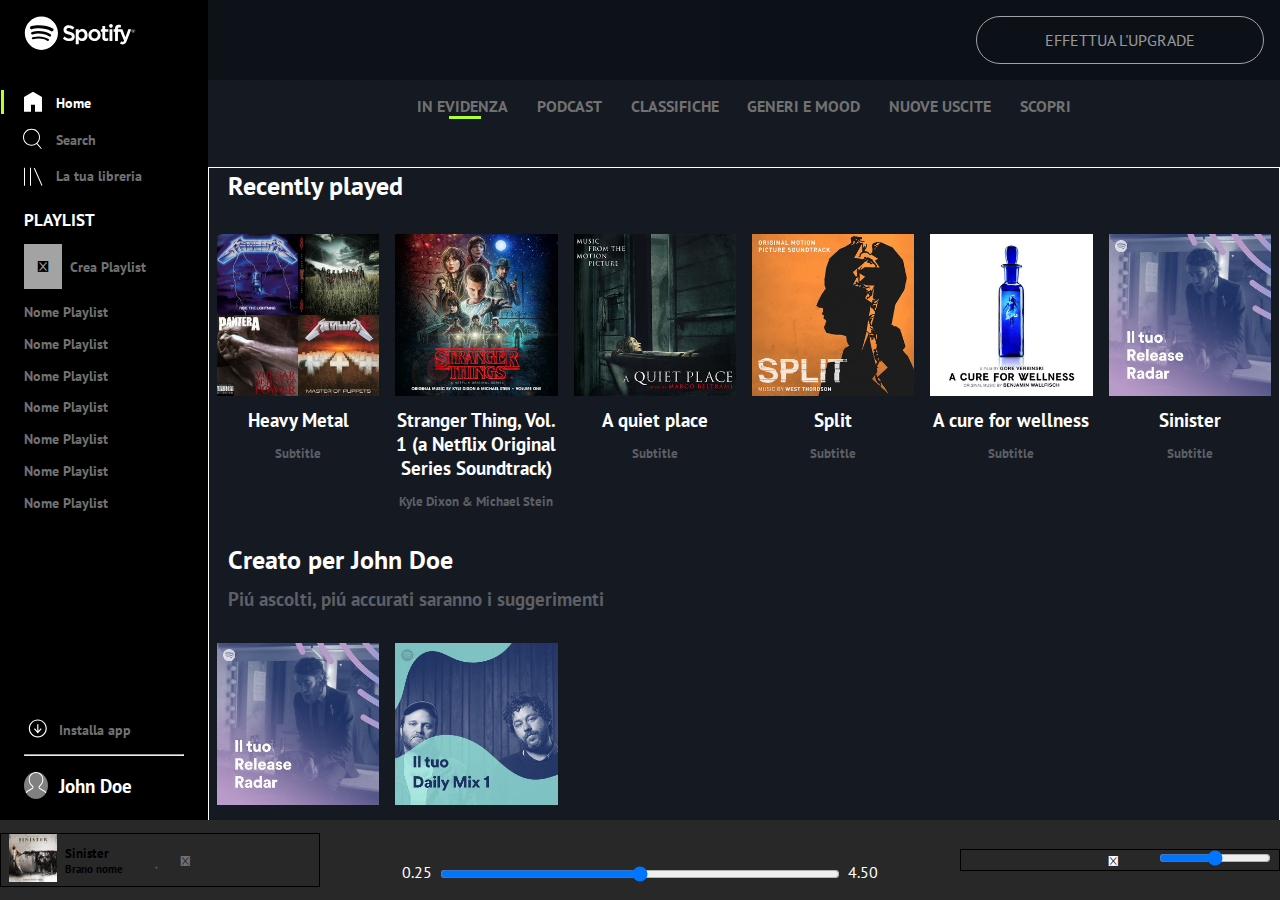
==== index.html @ 8bd55aa2 "hover su img aggiunto" ====
<!DOCTYPE html>
<html lang="en">
<head>
    <meta charset="UTF-8">
    <meta name="viewport" content="width=device-width, initial-scale=1.0">
    <link rel="preconnect" href="https://fonts.googleapis.com">
    <link rel="preconnect" href="https://fonts.gstatic.com" crossorigin>
    <link href="https://fonts.googleapis.com/css2?family=PT+Sans:ital,wght@0,400;0,700;1,400;1,700&display=swap" rel="stylesheet">
    <link rel="stylesheet" href="https://cdnjs.cloudflare.com/ajax/libs/font-awesome/6.4.2/css/all.min.css" integrity="sha512-z3gLpd7yknf1YoNbCzqRKc4qyor8gaKU1qmn+CShxbuBusANI9QpRohGBreCFkKxLhei6S9CQXFEbbKuqLg0DA==" crossorigin="anonymous" referrerpolicy="no-referrer" />
    <link rel="stylesheet" href="css/style.css">
    <link rel="stylesheet" href="css/mediaquerytablet-md.css">
    <link rel="stylesheet" href="css/mediaquerysmartphone-s.css">
    <link rel="stylesheet" href="css/mediaquerysmalls-xs.css">
    <link rel="stylesheet" href="https://cdnjs.cloudflare.com/ajax/libs/font-awesome/4.7.0/css/font-awesome.min.css">
    <title>Spotify Player</title>
</head>
<body>

    <!-- desktop first -->
    <div id="upper-part">         
        <div id="side-bar">
            <div class="sidebar-container">
                <div class="logo">
                 <a class="show" href="#"><img src="spotify/img/logo.svg" alt=""></a>
                 <a class="hidden" href="#"><img src="spotify/img/logo-small.svg" alt=""></a>
                </div>
                <div class="sidebar-col">
                    <ul class="neg-margin">
                        <li class="sidebar-border pd-lf-17">
                            <a href="">
                                <img src="spotify/img/home.svg" alt="Home">
                                <span class="active">Home</span>
                            </a>
                        </li>

                        <li class="pd-lf-20">
                            <a href="">
                                <img src="spotify/img/search.svg" alt="Search">
                                <span>Search</span>
                            </a>
                        </li>

                        <li class="pd-lf-20">
                            <a href="">
                                <img src="spotify/img/libreria.svg" alt="Libreria">
                                <span>La tua libreria</span>
                            </a>
                        </li>
                    </ul>
                </div>

                <div class="sidebar-col none">
                    <h3>PLAYLIST</h3>
                    <div class="scroll">
                        <ul>
                        <li>
                            <a href=""><i class="fa-solid fa-plus"></i>Crea Playlist</a>
                        </li>

                        <li>
                            <a href="">Nome Playlist</a>
                        </li>

                        <li>
                            <a href="">Nome Playlist</a>
                        </li>

                        <li>
                            <a href="">Nome Playlist</a>
                        </li>

                        <li>
                            <a href="">Nome Playlist</a>
                        </li>

                        <li>
                            <a href="">Nome Playlist</a>
                        </li>

                        <li>
                            <a href="">Nome Playlist</a>
                        </li>

                        <li>
                            <a href="">Nome Playlist</a>
                        </li>
                    </ul>
                    </div>
                </div>
            
                <div class="sidebar-col last">
                    <ul>
                        <li>
                            <a href="">
                                <img class="download" src="spotify/img/download.svg" alt="Home">
                                <span class="none">Installa app</span>
                            </a>
                        </li>
                        <hr>
                        <li>
                            <a href="">
                                <img class="rounded-border" src="spotify/img/profile.svg" alt="Search">
                                <span class="active none">John Doe</span>
                            </a>
                        </li>
                    </ul>    
                </div>
            </div> 
        </div>


        <!-- main content -->
        <div id="main-content">
           <div class="fixed-div">
                <a href="#">EFFETTUA L'UPGRADE</a>
           </div>

            <ul class="choices">
                <li>
                    <a href="#">IN EVIDENZA</a>
                    <div class="border-bt">
                    </div>
                </li>

                <li>
                    <a href="#">PODCAST</a>
                </li>

                <li>
                    <a href="#">CLASSIFICHE</a>
                </li>

                <li>
                    <a href="#">GENERI E MOOD</a>
                </li>

                <li>
                    <a href="#">NUOVE USCITE</a>
                </li>

                <li>
                    <a href="#">SCOPRI</a>
                </li>
            </ul>
            
            <div class="container">
                <div class="title-section">
                    <h3>Recently played</h3>
                </div>
                <div class="main-row">
                    <div class="col-6">
                        <div class="img-box-overlay">
                            <img src="spotify/img/metal_lifting.jpg" alt="Anteprima" class="image">
                            <div class="overlay">
                                <a href="#" class="icon">
                                    <i class="fa-regular fa-circle-play"></i>
                                </a>
                            </div>
                        </div>
                        <h3>Heavy Metal</h3>
                        <h5>Subtitle</h5>
                    </div>

                    <div class="col-6">
                        <div class="img-box-overlay">
                            <img src="spotify/img/stranger.jpeg" alt="anteprima">
                            <div class="overlay">
                                <a href="#" class="icon">
                                    <i class="fa-regular fa-circle-play"></i>
                                </a>
                            </div>
                        </div>
                        <h3>Stranger Thing, Vol. 1 (a Netflix Original Series Soundtrack)</h3>
                        <h5>Kyle Dixon & Michael Stein</h5>
                    </div>

                    <div class="col-6">
                        <div class="img-box-overlay">
                            <img src="spotify/img/aquietplace.jpeg" alt="anteprima">
                            <div class="overlay">
                                <a href="#" class="icon">
                                    <i class="fa-regular fa-circle-play"></i>
                                </a>
                            </div>
                        </div>
                        <h3>A quiet place</h3>
                        <h5>Subtitle</h5>
                    </div>

                    <div class="col-6">
                        <div class="img-box-overlay">
                            <img src="spotify/img/split.jpeg" alt="anteprima">
                            <div class="overlay">
                                <a href="#" class="icon">
                                    <i class="fa-regular fa-circle-play"></i>
                                </a>
                            </div>
                        </div>
                        <h3>Split</h3>
                        <h5>Subtitle</h5>
                    </div>

                    <div class="col-6">
                        <div class="img-box-overlay">
                            <img src="spotify/img/cure.jpeg" alt="anteprima">
                            <div class="overlay">
                                <a href="#" class="icon">
                                    <i class="fa-regular fa-circle-play"></i>
                                </a>
                            </div>
                        </div>
                        <h3>A cure for wellness</h3>
                        <h5>Subtitle</h5>
                    </div>

                    <div class="col-6">
                        <div class="img-box-overlay">
                            <img src="spotify/img/radar.jpeg" alt="anteprima">
                            <div class="overlay">
                                <a href="#" class="icon">
                                    <i class="fa-regular fa-circle-play"></i>
                                </a>
                            </div>
                        </div>
                        <h3>Sinister</h3>
                        <h5>Subtitle</h5>
                    </div>
                </div>

                <!-- second row -->
                <div class="title-section">
                    <h3>Creato per John Doe</h3>
                    <h5>Pi&uacute; ascolti, pi&uacute; accurati saranno i suggerimenti</h5>
                </div>
               
                <div class="main-row">
                    <div class="col-6">
                        <div class="img-box-overlay">
                            <img src="spotify/img/radar.jpeg" alt="anteprima">
                            <div class="overlay">
                                <a href="#" class="icon">
                                    <i class="fa-regular fa-circle-play"></i>
                                </a>
                            </div>
                        </div>
                        <h3>Release Radar</h3>
                    </div>

                    <div class="col-6">
                        <div class="img-box-overlay">
                            <img src="spotify/img/mixdaily.jpeg" alt="anteprima">
                            <div class="overlay">
                                <a href="#" class="icon">
                                    <i class="fa-regular fa-circle-play"></i>
                                </a>
                            </div>
                        </div>
                        <h3>Daily Mix 1</h3>
                    </div>
                </div>

                <!-- third row -->
                <div class="title-section">
                    <h3>Artisti pi&uacute; popolari</h3>
                    <h5>Pi&uacute; ascolti, pi&uacute; accurati saranno i suggerimenti</h5>
                </div>
               
                <div class="main-row">
                    <div class="col-6">
                        <div class="rounded-img">
                            <div class="img-box-overlay ">
                                <img src="spotify/img/youg.jpeg" alt="anteprima">
                                <div class="overlay rounded-border">
                                    <a href="#" class="icon">
                                        <i class="fa-regular fa-circle-play"></i>
                                    </a>
                                </div>
                            </div>
                        </div>
                        <h3>Lana del Rey</h3>
                    </div>

                    <div class="col-6">
                        <div class="rounded-img">
                            <div class="img-box-overlay">
                                <img src="spotify/img/einaudi.jpeg" alt="anteprima">
                                <div class="overlay rounded-border">
                                    <a href="#" class="icon">
                                        <i class="fa-regular fa-circle-play"></i>
                                    </a>
                                </div>
                            </div>
                        </div>
                        <h3>Ludovico Einaudi</h3>
                    </div>
                </div>
            </div>

        </div>   
    </div>

    <!-- lower part section -->
    <div id="lower-part">
        <div class="lower-col flex justify-cont-fs">
            <div class="img-cont-col">
                <img src="spotify/img/sinister.jpeg" alt="">
            </div>
            <div class="lower-text-cont-col">
                <h5>Sinister</h5>
                <h6>Brano nome</h6>
            </div>
            <div class="icons-cont-col-sx">
                <a href=""><i class="fa-regular fa-heart"></i></a>
                <a href=""><i class="fa-regular fa-folder"></i></a>
            </div>
        </div>
        <div class="lower-col-cx">
            <div class="icons-cont-col-cx flex justify-cont-cx">
                <a href=""><i class="fa-solid fa-shuffle"></i></a>
                <a href=""><i class="fa-solid fa-backward-step"></i></a>
                <a href=""><i class="fa-regular fa-circle-play"></i></a>
                <a href=""><i class="fa-solid fa-forward-step"></i></a>
                <a href=""><i class="fa-solid fa-arrow-rotate-right"></i></a>
            </div>
            <div class="time-control flex justify-cont-cx">
                <span>0.25</span>
                <input type="range">
                <span>4.50</span>
            </div>
        </div>
        <div class="lower-col flex justify-cont-fe">
            <div class="icons-cont-col-dx flex">
                <a href=""><i class="fa-solid fa-list"></i></a>
                <a href=""><i class="fa-solid fa-display"></i></a>
                <a href=""><i class="fa-solid fa-volume-high"></i></a>
                <div class="sound-control" id="progressbar">
                    <input type="range">
                </div>
            </div>
        </div>
    </div>

    
</body>
</html>
---- css/style.css ----
/* regole generali */
*{
    margin: 0;
    padding: 0;
    box-sizing: border-box;
}

:root{
    font-size: 1rem;
}

body{
    font-family: 'PT Sans', sans-serif;
    background-color: #333;
} 

ul{
    list-style: none;
}

a{
    text-decoration: none;
    color: #717171;
}

a:hover{
    color: white;
}

/* macroarea */
#upper-part{
    height: calc(100vh - 5rem);
    display: flex;
}

#side-bar{
    width: 13rem;
    height: 100%;
    background-color: #000000;
    
}


#main-content{
    height: 100%;
    width: calc(100% - 13rem);
    background-color: #141922;
    overflow: auto;
} 

#lower-part{
    height: 5rem;
    background-color: #282828;
    display: flex;
    justify-content: space-between;
    align-items: center;
    position: fixed;
    width: 100%;
}

/* side-bar */

.hidden{
    display: none;
}

.sidebar-container{
    height: 100%;
    padding: 1rem 0 0 1.5rem;
    font-size: 0.9rem;
    display: flex;
    flex-direction: column;
    overflow: auto;
}

.sidebar-col{
    margin-bottom: 0.5rem;
    
}

.neg-margin{
    margin-left: -23px;
}

.pd-lf-17{
    padding-left: 17px;
}

.pd-lf-20{
    padding-left: 20px;
}

.sidebar-border{
    border-left: 3px solid #b8ff32;
}

.sidebar-col a{
    display: flex;
    align-items: center;
    text-decoration: none;
}

.sidebar-col h3{
    color: #ffffff;
}

.sidebar-col span{
    margin-left: 0.7rem;
}

.sidebar-col li{
    margin: 0.8rem 0;
}
    
.logo{
    width: 7rem;  
    margin-bottom: 1.5rem;
}

.sidebar-col img{
    width: 1.5rem;
}

.fa-plus{
    background-color: #a3a3a3;
    padding: 0.8rem;
    font-size: 1rem;
    margin-right: 0.5rem;
    color: black;
}

hr{
    width: calc(100% - 1.5rem);
}

.scroll{
    overflow: auto;
    min-height: 2rem;
}


.last li:last-child{
    margin-top: 1rem;
    font-size: 1.2rem;
}

.last {
    flex-direction: column;
    justify-content: flex-end;
    display: flex;
    flex-direction: column;
    height: 100%;
}


.last img{
    font-size: 10rem;
}

.sidebar-col .active{
    color: #ffffff;
}

.rounded-border{
    background-color: #808080;
    border-radius: 50%;
}

/* main content */
.fixed-div{
    display: flex;
    align-items: center;
    justify-content: flex-end;
    position: fixed;
    z-index: 500;
    height: 5rem;
    width: calc(100% - 13rem); 
    background-color: #080b12;
    opacity: 0.6; 
} 

.fixed-div a{
    color: #eee;
    border: 1px solid white;
    padding: 0.8rem;
    border-radius: 2rem;
    text-decoration: none;
    margin-right: 1rem;
    width: 18rem;
    text-align: center;
}

.fixed-div a:hover{
    color: #fff;
}

.choices{
    display: flex;
    flex-wrap: wrap;
    margin-top: 6rem;
    justify-content: center;
}


.choices li{
    margin: 0 0.9rem 2rem;
}

.border-bt{
    margin-left: 2rem;
    width: 2rem;
    border-bottom: 3px solid #adff2f;
}

li{
    font-weight: bold;
}

.container{
    margin-top: 1rem;
    border: 1px solid white;
}


.title-section{
    margin-left: 1.2rem;
    margin-bottom: 2rem;
    font-size: 1.4rem;
}

.container h3,
.container h2{
    margin-bottom: 0.7rem;
    color: white;
}

.container h5{
    color: #5c5f64;
}

.main-row{
    width: 100%;
    display: flex;
    margin-bottom: 2rem; 
    flex-wrap: wrap;
}

.col-6{
    width:calc(100% / 6);
    padding: 0 0.5rem;
    text-align: center;
}

.col-6 img{
    max-width: 100%;
}

.col-6 h3{
    margin-top: 0.5rem;
}

.rounded-img img{
    border-radius: 50%;
}

.col-6 h6{
    margin-top: 50px;
    color: #65686d;
}

/* lower-part */

.flex{
    display: flex;
    align-items: center;
}

.justify-cont-fs{
    justify-content: flex-start;
}

.justify-cont-cx{
    justify-content: center;
}


.lower-col{
    border: 1px solid black;
    width: 25%;
    padding: 0 0.5rem;
}

/* col-sx */
.justify-cont-fe{
    justify-content: flex-end;
}

.img-cont-col img{
    max-width: 3rem;
}

.lower-text-cont-col{
    margin: 0 2rem 0 0.5rem;
}

.lower-col-cx{
    width: 50%;
   padding-top: 1rem;
}


.fa-heart{
    margin-right: 1rem;
}

.icons-cont-col-sx,
.icons-cont-col-dx{
    font-size: 0.9rem;
}


/* col-cx */
.icons-cont-col-cx .fa-shuffle,
.fa-backward-step,
.fa-regular.fa-circle-play,
.fa-forward-step,
.fa-arrow-rotate-right{
    margin: 0 1rem 1.5rem;
    color: #fff;
    line-height: 0;
}

.lower-col-cx .fa-circle-play{
    font-size: 1.6rem;
}

.time-control input{
    width: 25rem;
    margin: 0 0.5rem 0.5rem;
}

.time-control span{
    margin-bottom: 0.8rem;
    color: #fff;
}

/* col-dx */

.fa-list,
.fa-display,
.fa-volume-high{
    padding: 0 0.4rem 0.4rem;
    color: #fff;
}

.sound-control input{
    width: 7rem;
    margin-left: 0.5rem;
}


/* hoverlay */
.img-box-overlay {
    position: relative;
    width: 100%;
}

.image {
    width: 100%;
}

.overlay {
    position: absolute;
    top: 0;
    bottom: 5px;
    left: 0;
    right: 0;
    opacity: 0;
    transition: .3s ease;
}

.overlay .border{
    border-radius: 50%;
}

.img-box-overlay:hover .overlay {
    opacity: 0.7;
    background-color: black;
}


.icon {
    color: white;
    font-size: 3rem;
    position: absolute;
    top: 50%;
    left: 50%;
    transform: translate(-50%, -50%);
}

.fa-regular:hover {
    color: #eee;
}
---- css/mediaquerytablet-md.css ----
@media all and (max-width: 878px){

   /* main content */
   .col-6{
    width: calc(100% / 4);
    margin-bottom: 2rem;
   }


   /* lower part */
   .time-control input{
      width: 15rem;
      margin: 0 0.5rem 0.5rem;
  }
}
---- css/mediaquerysmartphone-s.css ----
@media all and (max-width: 639px){

    :root{
        font-size: 1rem;
    }
    /*main content  */
    #upper-part{
     font-size: 12px;
    }

    .fixed-div a{
        color: #ffffff;
        border: 1px solid white;
        padding: 0.8rem;
        border-radius: 2rem;
        text-decoration: none;
        margin-right: 0.5rem;
        width: 11rem;
        text-align: center;
    }

    .border-bt{
        margin-left: 1.3rem;
        width: 2rem;
        border-bottom: 3px solid #adff2f;
    }

    .col-6{
        width: calc(100% / 2);
    }




    /* lower part */
    .time-control input{
        width: 9rem;
        margin: 0 0.5rem 0.5rem;
    }

    .fa-list,
    .fa-display,
    .fa-volume-high{
    padding: 0 0.4 0.4rem;

    }

   .lower-col-cx{
    width: 42%;
    }

    .lower-col {
    width: 29%;
    }

    .sound-control input {
    width: 5rem;
    }

}
---- css/mediaquerysmalls-xs.css ----
@media all and (max-width: 552px){
    /* side-bar */
    #side-bar{
        width: 5rem;
    }

    /* main content */
    #main-content{
        width: calc(100% - 5rem);
    }

    .fixed-div{
        display: flex;
        align-items: center;
        justify-content: flex-end;
        position: fixed;
        z-index: 500;
        height: 5rem;
        width: calc(100% - 5rem); 
        background-color: #080b12;
        opacity: 0.6; 
    } 

    .fixed-div a{
        color: #ffffff;
        border: 1px solid white;
        padding: 0.8rem;
        border-radius: 2rem;
        text-decoration: none;
        margin-right: 0.5rem;
        width: 13rem;
        text-align: center;
    }

    .none{
        display: none;
    }

    .sidebar-container span,
    .sidebar-container hr,
    .sidebar-container .show{
        display: none;
    }

    .hidden{
        display: block;
        width: 1.5rem;
    }

    /* lower part */

    .icons-cont-col-cx .fa-shuffle,
    .fa-backward-step,
    .fa-regular.fa-circle-play,
    .fa-forward-step,
    .fa-arrow-rotate-right{
    margin: 0 0.8rem 1.5rem;
    color: #fff;
    line-height: 0;
    }

    .time-control input{
        width: 7rem;
        margin: 0 0.5rem 0.9rem;
    }

    .sound-control input {
        width: 5rem;
        margin-left: 0;
    }
   

    .img-cont-col img{
        width: 2.2rem;
    }
}
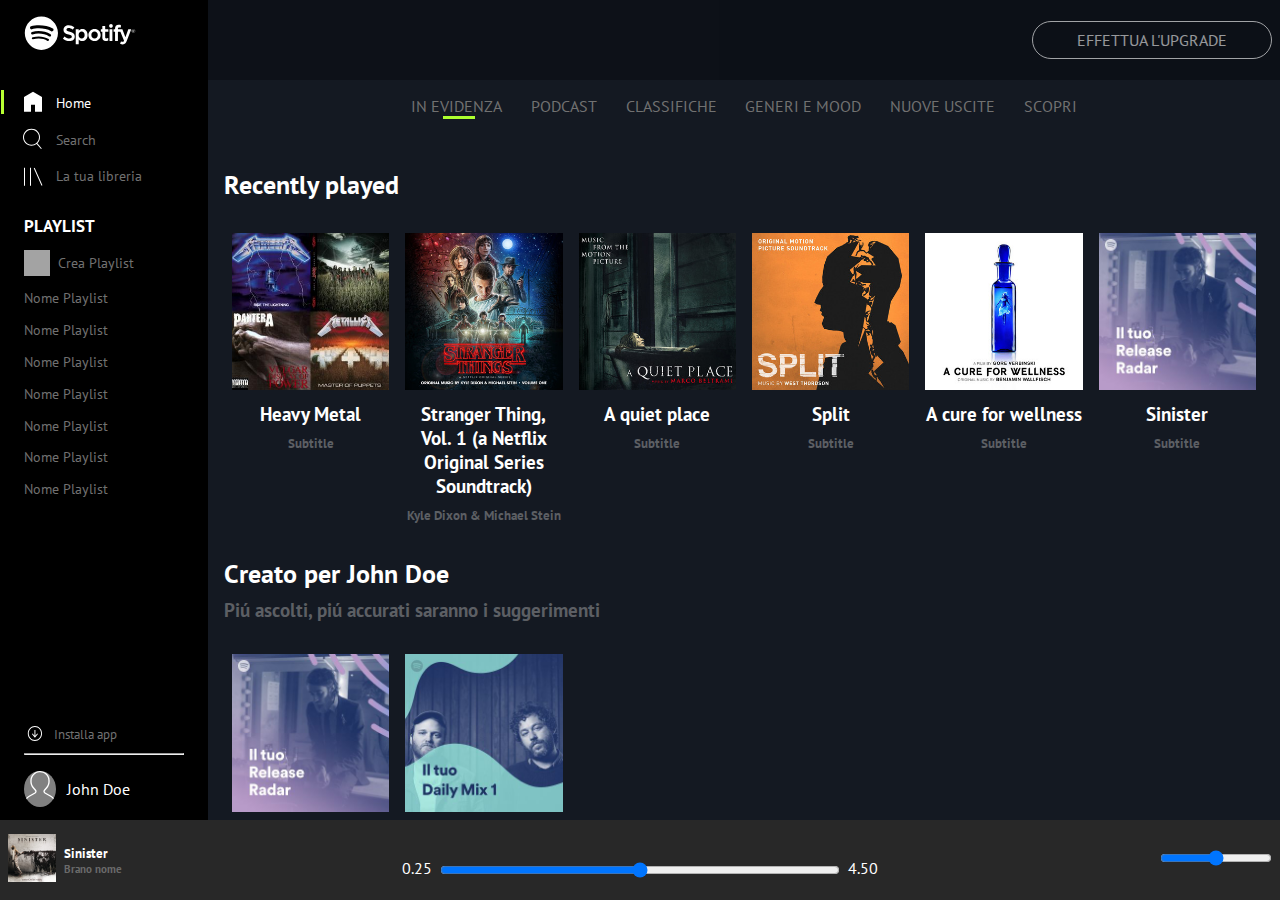
==== commit c4ccfcd1: "Esercizio completato" ====
--- a/index.html
+++ b/index.html
@@ -11,7 +11,6 @@
     <link rel="stylesheet" href="css/mediaquerytablet-md.css">
     <link rel="stylesheet" href="css/mediaquerysmartphone-s.css">
     <link rel="stylesheet" href="css/mediaquerysmalls-xs.css">
-    <link rel="stylesheet" href="https://cdnjs.cloudflare.com/ajax/libs/font-awesome/4.7.0/css/font-awesome.min.css">
     <title>Spotify Player</title>
 </head>
 <body>
@@ -24,7 +23,7 @@
                  <a class="show" href="#"><img src="spotify/img/logo.svg" alt=""></a>
                  <a class="hidden" href="#"><img src="spotify/img/logo-small.svg" alt=""></a>
                 </div>
-                <div class="sidebar-col">
+                <div class="sidebar-col top">
                     <ul class="neg-margin">
                         <li class="sidebar-border pd-lf-17">
                             <a href="">
@@ -97,7 +96,7 @@
                             </a>
                         </li>
                         <hr>
-                        <li>
+                        <li class="user">
                             <a href="">
                                 <img class="rounded-border" src="spotify/img/profile.svg" alt="Search">
                                 <span class="active none">John Doe</span>
@@ -306,8 +305,12 @@
                 <img src="spotify/img/sinister.jpeg" alt="">
             </div>
             <div class="lower-text-cont-col">
-                <h5>Sinister</h5>
-                <h6>Brano nome</h6>
+                <div class="artist">
+                    <h5>Sinister</h5>
+                </div>
+                <div class="track">
+                    <h6>Brano nome</h6>
+                </div>
             </div>
             <div class="icons-cont-col-sx">
                 <a href=""><i class="fa-regular fa-heart"></i></a>
--- a/css/style.css
+++ b/css/style.css
@@ -3,10 +3,6 @@
     margin: 0;
     padding: 0;
     box-sizing: border-box;
-}
-
-:root{
-    font-size: 1rem;
 }
 
 body{
@@ -73,8 +69,8 @@
     overflow: auto;
 }
 
-.sidebar-col{
-    margin-bottom: 0.5rem;
+.top{
+    margin-bottom: 0.9rem;
     
 }
 
@@ -131,6 +127,7 @@
 
 hr{
     width: calc(100% - 1.5rem);
+    margin-top: -0.2rem;
 }
 
 .scroll{
@@ -138,6 +135,9 @@
     min-height: 2rem;
 }
 
+.user img{
+    width: 2rem;
+  }
 
 .last li:last-child{
     margin-top: 1rem;
@@ -152,9 +152,18 @@
     height: 100%;
 }
 
-
-.last img{
-    font-size: 10rem;
+.last .download{
+    /* margin-left: -0.2rem; */
+    width: 1.2rem;
+}
+
+.last span{
+    margin-right: 0.7rem;
+    font-size: 0.8rem;
+}
+
+.last .active{
+    font-size: 1rem;
 }
 
 .sidebar-col .active{
@@ -182,11 +191,11 @@
 .fixed-div a{
     color: #eee;
     border: 1px solid white;
-    padding: 0.8rem;
+    padding: 0.5rem;
     border-radius: 2rem;
     text-decoration: none;
-    margin-right: 1rem;
-    width: 18rem;
+    margin-right: 0.5rem;
+    width: 15rem;
     text-align: center;
 }
 
@@ -212,26 +221,20 @@
     border-bottom: 3px solid #adff2f;
 }
 
-li{
-    font-weight: bold;
-}
 
 .container{
-    margin-top: 1rem;
-    border: 1px solid white;
+    margin: 1rem 1rem 0;
 }
 
 
 .title-section{
-    margin-left: 1.2rem;
     margin-bottom: 2rem;
     font-size: 1.4rem;
 }
 
-.container h3,
-.container h2{
-    margin-bottom: 0.7rem;
-    color: white;
+.container h3{
+    margin-bottom: 0.5rem;
+    color: #fff;
 }
 
 .container h5{
@@ -263,10 +266,6 @@
     border-radius: 50%;
 }
 
-.col-6 h6{
-    margin-top: 50px;
-    color: #65686d;
-}
 
 /* lower-part */
 
@@ -285,7 +284,6 @@
 
 
 .lower-col{
-    border: 1px solid black;
     width: 25%;
     padding: 0 0.5rem;
 }
@@ -295,6 +293,19 @@
     justify-content: flex-end;
 }
 
+.artist{
+    color: #fff;
+}
+
+.track{
+    color: #6b6b6b;
+}
+
+.track h6:hover{
+    color: #fff;
+    cursor: pointer;
+}
+
 .img-cont-col img{
     max-width: 3rem;
 }
@@ -305,12 +316,12 @@
 
 .lower-col-cx{
     width: 50%;
-   padding-top: 1rem;
+   padding-top: 1.5rem;
 }
 
 
 .fa-heart{
-    margin-right: 1rem;
+    margin-right: 0.5rem;
 }
 
 .icons-cont-col-sx,
@@ -336,11 +347,11 @@
 
 .time-control input{
     width: 25rem;
-    margin: 0 0.5rem 0.5rem;
+    margin: 0 0.5rem 1.5rem;
 }
 
 .time-control span{
-    margin-bottom: 0.8rem;
+    margin-bottom: 1.8rem;
     color: #fff;
 }
 
@@ -359,7 +370,7 @@
 }
 
 
-/* hoverlay */
+/* overlay */
 .img-box-overlay {
     position: relative;
     width: 100%;
--- a/css/mediaquerytablet-md.css
+++ b/css/mediaquerytablet-md.css
@@ -6,10 +6,13 @@
     margin-bottom: 2rem;
    }
 
+   .col-6 h3{
+      font-size: 1.1rem;
+  }
+
 
    /* lower part */
    .time-control input{
-      width: 15rem;
-      margin: 0 0.5rem 0.5rem;
+      width: 17rem;
   }
-}+}
--- a/css/mediaquerysmartphone-s.css
+++ b/css/mediaquerysmartphone-s.css
@@ -1,56 +1,36 @@
 @media all and (max-width: 639px){
 
-    :root{
+    /*main content  */
+
+    .col-6 h3{
         font-size: 1rem;
     }
-    /*main content  */
-    #upper-part{
-     font-size: 12px;
+
+    .choices{
+     font-size: 0.9rem;
     }
 
     .fixed-div a{
-        color: #ffffff;
-        border: 1px solid white;
-        padding: 0.8rem;
-        border-radius: 2rem;
-        text-decoration: none;
-        margin-right: 0.5rem;
-        width: 11rem;
-        text-align: center;
+        width: 14.5rem;
     }
 
     .border-bt{
-        margin-left: 1.3rem;
-        width: 2rem;
-        border-bottom: 3px solid #adff2f;
+        margin-left: 1.8rem;
     }
 
     .col-6{
         width: calc(100% / 2);
     }
 
-
-
-
     /* lower part */
     .time-control input{
         width: 9rem;
-        margin: 0 0.5rem 0.5rem;
     }
 
     .fa-list,
     .fa-display,
     .fa-volume-high{
     padding: 0 0.4 0.4rem;
-
-    }
-
-   .lower-col-cx{
-    width: 42%;
-    }
-
-    .lower-col {
-    width: 29%;
     }
 
     .sound-control input {
--- a/css/mediaquerysmalls-xs.css
+++ b/css/mediaquerysmalls-xs.css
@@ -2,34 +2,6 @@
     /* side-bar */
     #side-bar{
         width: 5rem;
-    }
-
-    /* main content */
-    #main-content{
-        width: calc(100% - 5rem);
-    }
-
-    .fixed-div{
-        display: flex;
-        align-items: center;
-        justify-content: flex-end;
-        position: fixed;
-        z-index: 500;
-        height: 5rem;
-        width: calc(100% - 5rem); 
-        background-color: #080b12;
-        opacity: 0.6; 
-    } 
-
-    .fixed-div a{
-        color: #ffffff;
-        border: 1px solid white;
-        padding: 0.8rem;
-        border-radius: 2rem;
-        text-decoration: none;
-        margin-right: 0.5rem;
-        width: 13rem;
-        text-align: center;
     }
 
     .none{
@@ -44,9 +16,42 @@
 
     .hidden{
         display: block;
-        width: 1.5rem;
+        width: 2rem;
     }
 
+    .top img {
+        width: 2rem;
+        margin-left: 0.2rem;
+      }
+
+    .logo{
+        margin-bottom: 0rem;
+    }
+
+    .last .download{
+        margin-left: 0.2rem;
+        width: 1.4rem;
+        margin-bottom: 0.5rem;
+    }
+
+    /* main content */
+    #main-content{
+        width: calc(100% - 5rem);
+    }
+
+    .fixed-div{
+        width: calc(100% - 5rem); 
+    } 
+
+    .fixed-div a{
+        width: 13rem;
+    }
+
+    .border-bt{
+        margin-left: 1.7rem;
+    }
+   
+      
     /* lower part */
 
     .icons-cont-col-cx .fa-shuffle,
@@ -54,14 +59,11 @@
     .fa-regular.fa-circle-play,
     .fa-forward-step,
     .fa-arrow-rotate-right{
-    margin: 0 0.8rem 1.5rem;
-    color: #fff;
-    line-height: 0;
+        margin: 0 0.8rem 1.5rem;
     }
 
     .time-control input{
         width: 7rem;
-        margin: 0 0.5rem 0.9rem;
     }
 
     .sound-control input {
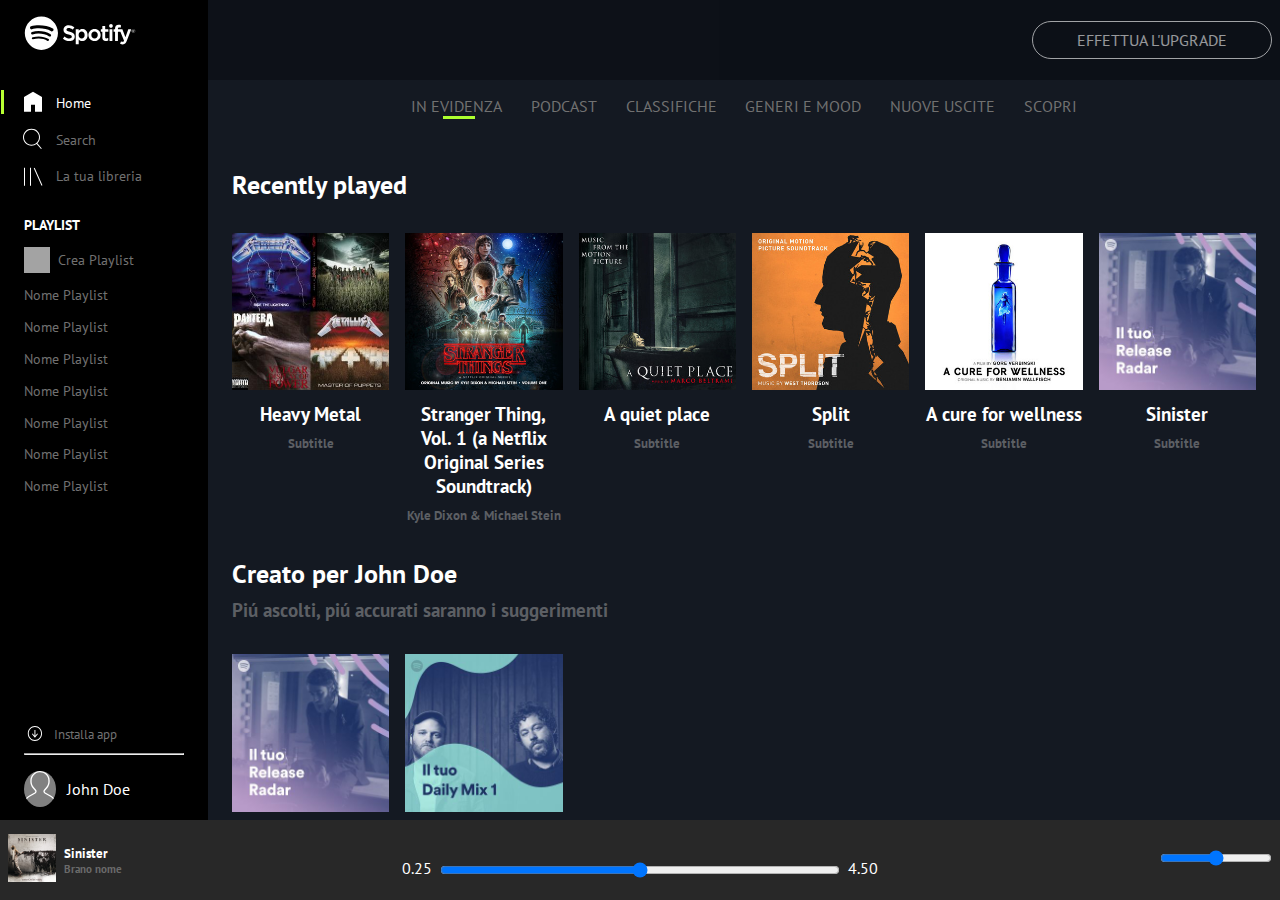
==== commit b23e7426: "Correzione margini titoli sezione main content" ====
--- a/index.html
+++ b/index.html
@@ -16,7 +16,8 @@
 <body>
 
     <!-- desktop first -->
-    <div id="upper-part">         
+    <div id="upper-part">
+        <!-- side-bar          -->
         <div id="side-bar">
             <div class="sidebar-container">
                 <div class="logo">
@@ -25,21 +26,21 @@
                 </div>
                 <div class="sidebar-col top">
                     <ul class="neg-margin">
-                        <li class="sidebar-border pd-lf-17">
+                        <li class="sidebar-border pl-17">
                             <a href="">
                                 <img src="spotify/img/home.svg" alt="Home">
                                 <span class="active">Home</span>
                             </a>
                         </li>
 
-                        <li class="pd-lf-20">
+                        <li class="pl-20">
                             <a href="">
                                 <img src="spotify/img/search.svg" alt="Search">
                                 <span>Search</span>
                             </a>
                         </li>
 
-                        <li class="pd-lf-20">
+                        <li class="pl-20">
                             <a href="">
                                 <img src="spotify/img/libreria.svg" alt="Libreria">
                                 <span>La tua libreria</span>
@@ -52,38 +53,38 @@
                     <h3>PLAYLIST</h3>
                     <div class="scroll">
                         <ul>
-                        <li>
-                            <a href=""><i class="fa-solid fa-plus"></i>Crea Playlist</a>
-                        </li>
-
-                        <li>
-                            <a href="">Nome Playlist</a>
-                        </li>
-
-                        <li>
-                            <a href="">Nome Playlist</a>
-                        </li>
-
-                        <li>
-                            <a href="">Nome Playlist</a>
-                        </li>
-
-                        <li>
-                            <a href="">Nome Playlist</a>
-                        </li>
-
-                        <li>
-                            <a href="">Nome Playlist</a>
-                        </li>
-
-                        <li>
-                            <a href="">Nome Playlist</a>
-                        </li>
-
-                        <li>
-                            <a href="">Nome Playlist</a>
-                        </li>
-                    </ul>
+                            <li>
+                                <a href=""><i class="fa-solid fa-plus"></i>Crea Playlist</a>
+                            </li>
+
+                            <li>
+                                <a href="">Nome Playlist</a>
+                            </li>
+
+                            <li>
+                                <a href="">Nome Playlist</a>
+                            </li>
+
+                            <li>
+                                <a href="">Nome Playlist</a>
+                            </li>
+
+                            <li>
+                                <a href="">Nome Playlist</a>
+                            </li>
+
+                            <li>
+                                <a href="">Nome Playlist</a>
+                            </li>
+
+                            <li>
+                                <a href="">Nome Playlist</a>
+                            </li>
+
+                            <li>
+                                <a href="">Nome Playlist</a>
+                            </li>
+                        </ul>
                     </div>
                 </div>
             
@@ -106,7 +107,6 @@
                 </div>
             </div> 
         </div>
-
 
         <!-- main content -->
         <div id="main-content">
--- a/css/style.css
+++ b/css/style.css
@@ -23,10 +23,16 @@
     color: white;
 }
 
+
+
 /* macroarea */
 #upper-part{
     height: calc(100vh - 5rem);
     display: flex;
+}
+
+#upper-part h3{
+    color: #ffffff;
 }
 
 #side-bar{
@@ -35,7 +41,6 @@
     background-color: #000000;
     
 }
-
 
 #main-content{
     height: 100%;
@@ -78,11 +83,11 @@
     margin-left: -23px;
 }
 
-.pd-lf-17{
+.pl-17{
     padding-left: 17px;
 }
 
-.pd-lf-20{
+.pl-20{
     padding-left: 20px;
 }
 
@@ -97,7 +102,7 @@
 }
 
 .sidebar-col h3{
-    color: #ffffff;
+    font-size: 0.9rem;
 }
 
 .sidebar-col span{
@@ -229,12 +234,12 @@
 
 .title-section{
     margin-bottom: 2rem;
+    margin-left: 0.5rem;
     font-size: 1.4rem;
 }
 
 .container h3{
     margin-bottom: 0.5rem;
-    color: #fff;
 }
 
 .container h5{
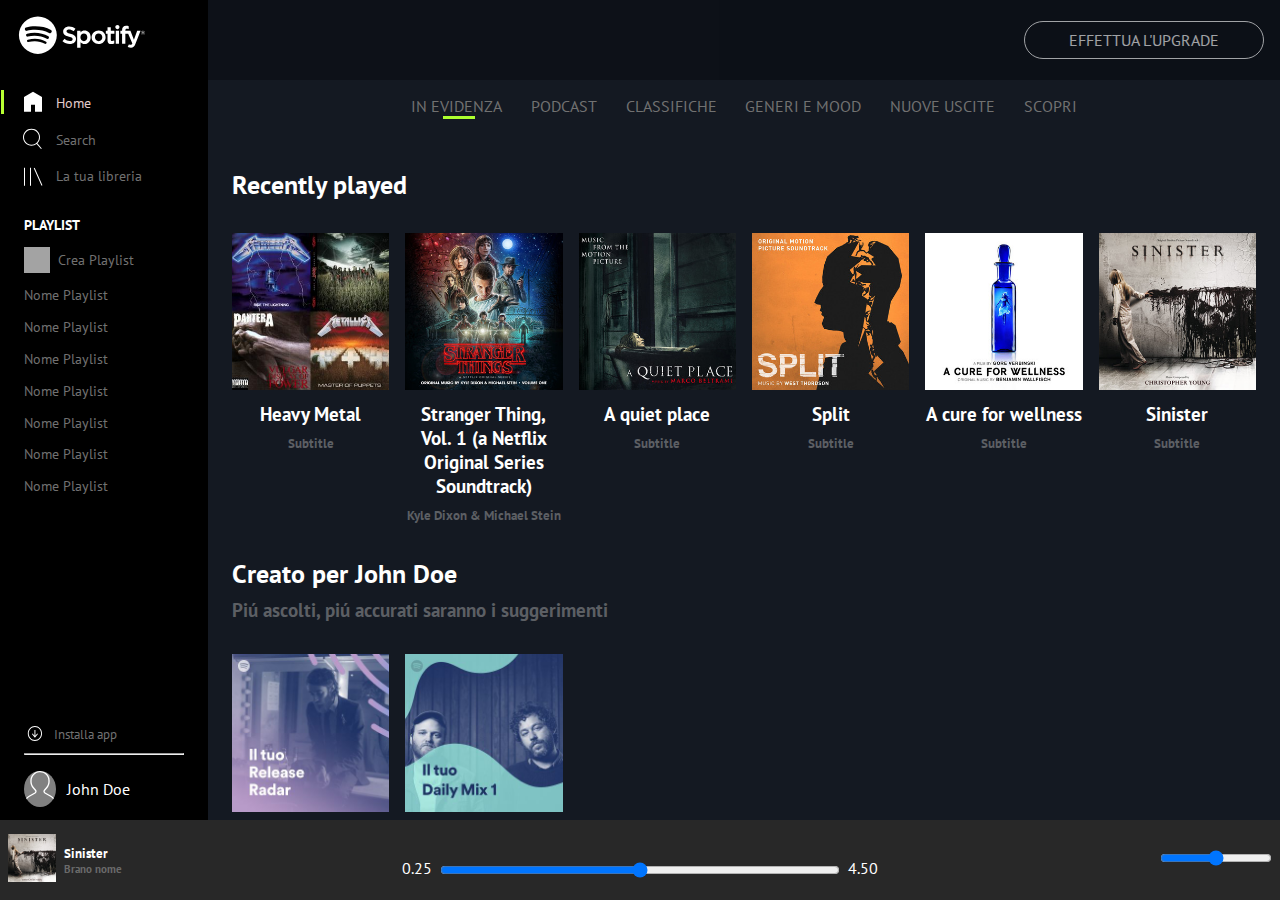
==== commit 1a23ed74: "margini negativo logo aggiunto" ====
--- a/index.html
+++ b/index.html
@@ -26,7 +26,7 @@
                 </div>
                 <div class="sidebar-col top">
                     <ul class="neg-margin">
-                        <li class="sidebar-border pl-17">
+                        <li class="sidebar-border hover pl-17 ">
                             <a href="">
                                 <img src="spotify/img/home.svg" alt="Home">
                                 <span class="active">Home</span>
@@ -100,7 +100,7 @@
                         <li class="user">
                             <a href="">
                                 <img class="rounded-border" src="spotify/img/profile.svg" alt="Search">
-                                <span class="active none">John Doe</span>
+                                <span class="user" none">John Doe</span>
                             </a>
                         </li>
                     </ul>    
@@ -214,7 +214,7 @@
 
                     <div class="col-6">
                         <div class="img-box-overlay">
-                            <img src="spotify/img/radar.jpeg" alt="anteprima">
+                            <img src="spotify/img/sinister.jpeg" alt="anteprima">
                             <div class="overlay">
                                 <a href="#" class="icon">
                                     <i class="fa-regular fa-circle-play"></i>
--- a/css/style.css
+++ b/css/style.css
@@ -43,6 +43,7 @@
 }
 
 #main-content{
+    min-height: 400px;
     height: 100%;
     width: calc(100% - 13rem);
     background-color: #141922;
@@ -79,6 +80,11 @@
     
 }
 
+
+.active{
+    color: #e2cccc;
+}
+
 .neg-margin{
     margin-left: -23px;
 }
@@ -114,8 +120,9 @@
 }
     
 .logo{
-    width: 7rem;  
-    margin-bottom: 1.5rem;
+    width: 8rem;  
+    margin-bottom: 1.2rem;
+    margin-left: -0.4rem;
 }
 
 .sidebar-col img{
@@ -167,11 +174,11 @@
     font-size: 0.8rem;
 }
 
-.last .active{
+.last .user{
     font-size: 1rem;
 }
 
-.sidebar-col .active{
+.sidebar-col .user{
     color: #ffffff;
 }
 
@@ -194,18 +201,21 @@
 } 
 
 .fixed-div a{
-    color: #eee;
+    color: #fff;
     border: 1px solid white;
     padding: 0.5rem;
     border-radius: 2rem;
     text-decoration: none;
-    margin-right: 0.5rem;
+    margin-right: 1rem;
     width: 15rem;
     text-align: center;
-}
+    
+}
+
 
 .fixed-div a:hover{
-    color: #fff;
+    font-size: 1.1rem;
+    padding: 0.6rem;
 }
 
 .choices{
--- a/css/mediaquerysmartphone-s.css
+++ b/css/mediaquerysmartphone-s.css
@@ -30,7 +30,7 @@
     .fa-list,
     .fa-display,
     .fa-volume-high{
-    padding: 0 0.4 0.4rem;
+    padding: 0 0.4rem 0.4rem;
     }
 
     .sound-control input {
--- a/css/mediaquerysmalls-xs.css
+++ b/css/mediaquerysmalls-xs.css
@@ -17,15 +17,17 @@
     .hidden{
         display: block;
         width: 2rem;
+        margin-left: -0.1rem;
     }
 
     .top img {
         width: 2rem;
-        margin-left: 0.2rem;
       }
 
     .logo{
+        width: 0;
         margin-bottom: 0rem;
+        margin-left: 0rem;
     }
 
     .last .download{
@@ -71,6 +73,11 @@
         margin-left: 0;
     }
    
+    .fa-list,
+    .fa-display,
+    .fa-volume-high{
+    padding: 0 0.3rem 0.4rem;
+    }
 
     .img-cont-col img{
         width: 2.2rem;
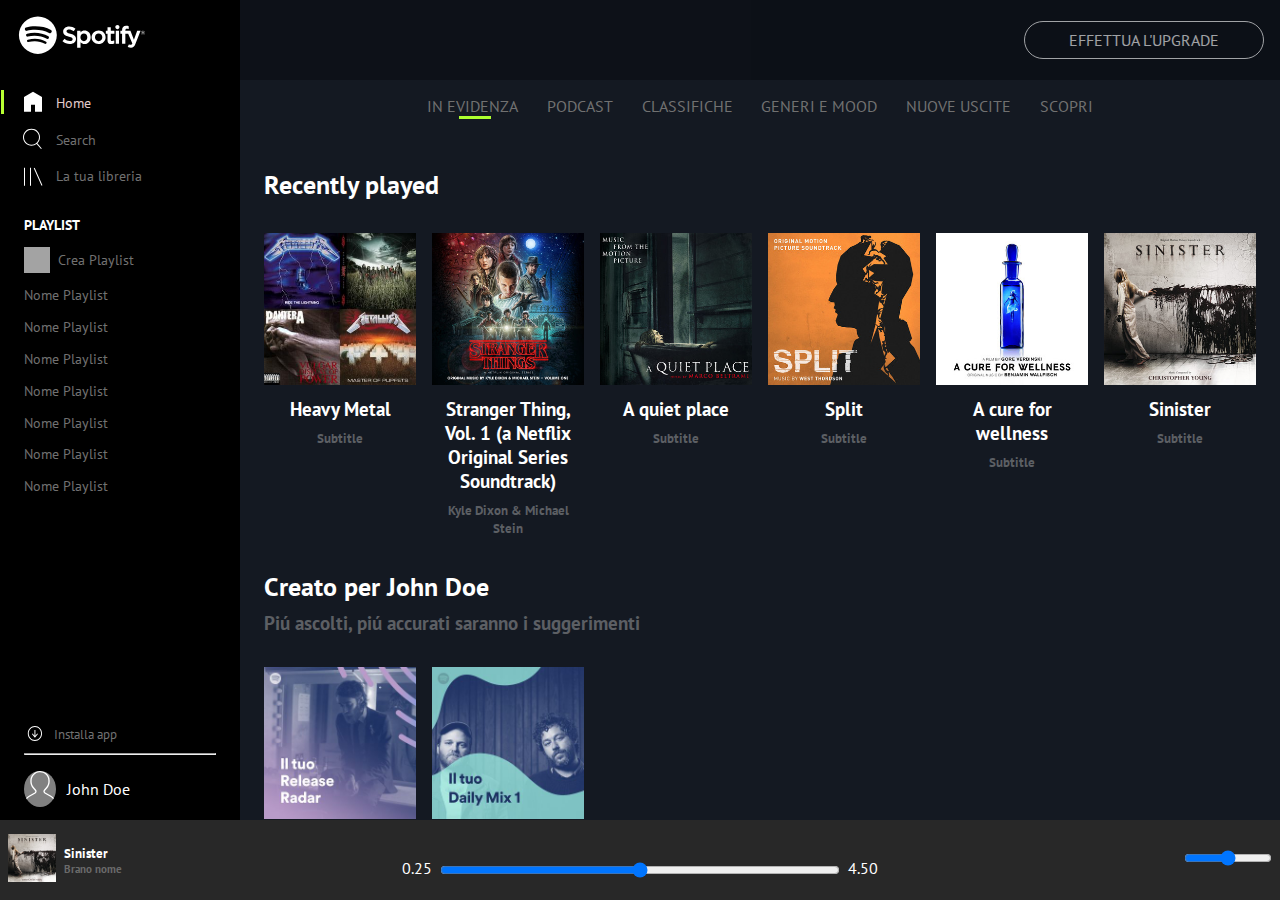
==== commit f6ec6483: "Stile input range FF aggiunto" ====
--- a/index.html
+++ b/index.html
@@ -141,7 +141,6 @@
                     <a href="#">SCOPRI</a>
                 </li>
             </ul>
-            
             <div class="container">
                 <div class="title-section">
                     <h3>Recently played</h3>
@@ -342,7 +341,5 @@
             </div>
         </div>
     </div>
-
-    
 </body>
 </html>--- a/css/style.css
+++ b/css/style.css
@@ -36,16 +36,15 @@
 }
 
 #side-bar{
-    width: 13rem;
+    width: 15rem;
     height: 100%;
     background-color: #000000;
     
 }
 
 #main-content{
-    min-height: 400px;
     height: 100%;
-    width: calc(100% - 13rem);
+    width: calc(100% - 15rem);
     background-color: #141922;
     overflow: auto;
 } 
@@ -195,7 +194,7 @@
     position: fixed;
     z-index: 500;
     height: 5rem;
-    width: calc(100% - 13rem); 
+    width: calc(100% - 15rem); 
     background-color: #080b12;
     opacity: 0.6; 
 } 
@@ -363,6 +362,7 @@
 .time-control input{
     width: 25rem;
     margin: 0 0.5rem 1.5rem;
+    background-color: #282828;
 }
 
 .time-control span{
@@ -380,8 +380,9 @@
 }
 
 .sound-control input{
-    width: 7rem;
+    width: 5.5rem;
     margin-left: 0.5rem;
+    background-color: #282828;
 }
 
 
@@ -428,4 +429,42 @@
     color: #eee;
 }
 
- +.fa-regular .fa-circle.play:hover {
+    opacity: 1;
+}
+
+
+input[type=range]::-moz-range-track {
+    height: 0.4rem;
+    background: #ddd;
+    border: none;
+    border-radius: 2rem;
+}
+
+input[type=range]::-moz-range-thumb {
+    border: none;
+    height: 16px;
+    width: 16px;
+    border-radius: 50%;
+    background: grey;
+    cursor: pointer;
+}
+
+
+
+input[type=range]:focus::-moz-range-track {
+    background: #ddd;
+}
+
+
+
+@media all and (max-height: 250px){
+    .fixed-div{
+        display: none;
+
+    } 
+
+    .choices{
+        margin-top: 2rem;
+    }
+}
--- a/css/mediaquerytablet-md.css
+++ b/css/mediaquerytablet-md.css
@@ -13,6 +13,12 @@
 
    /* lower part */
    .time-control input{
-      width: 17rem;
+      width: 15rem;
+  }
+
+  .fa-list,
+  .fa-display,
+  .fa-volume-high{
+      padding: 0 0.3rem 0.4rem;
   }
 }
--- a/css/mediaquerysmartphone-s.css
+++ b/css/mediaquerysmartphone-s.css
@@ -30,7 +30,7 @@
     .fa-list,
     .fa-display,
     .fa-volume-high{
-    padding: 0 0.4rem 0.4rem;
+    padding: 0 0.3rem 0.4rem;
     }
 
     .sound-control input {
--- a/css/mediaquerysmalls-xs.css
+++ b/css/mediaquerysmalls-xs.css
@@ -55,6 +55,9 @@
    
       
     /* lower part */
+    .img-cont-col{
+        display: none;
+    }
 
     .icons-cont-col-cx .fa-shuffle,
     .fa-backward-step,
@@ -76,7 +79,7 @@
     .fa-list,
     .fa-display,
     .fa-volume-high{
-    padding: 0 0.3rem 0.4rem;
+        padding: 0 0.3rem 0.4rem;
     }
 
     .img-cont-col img{
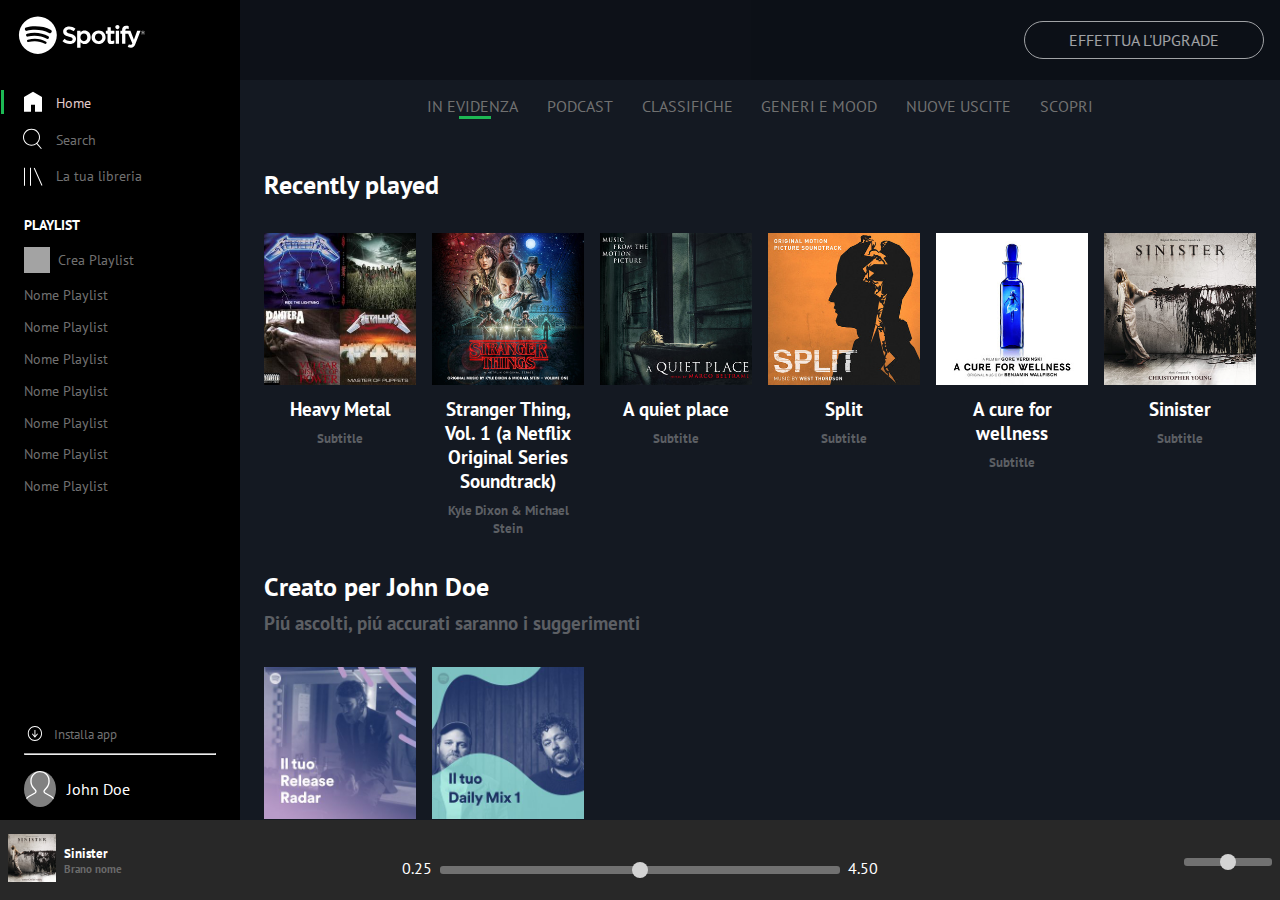
==== commit 5bc92036: "stile input range google chrome aggiunto" ====
--- a/index.html
+++ b/index.html
@@ -112,8 +112,7 @@
         <div id="main-content">
            <div class="fixed-div">
                 <a href="#">EFFETTUA L'UPGRADE</a>
-           </div>
-
+           </div>         
             <ul class="choices">
                 <li>
                     <a href="#">IN EVIDENZA</a>
@@ -148,7 +147,7 @@
                 <div class="main-row">
                     <div class="col-6">
                         <div class="img-box-overlay">
-                            <img src="spotify/img/metal_lifting.jpg" alt="Anteprima" class="image">
+                            <img src="spotify/img/metal_lifting.jpg" alt="anteprima">
                             <div class="overlay">
                                 <a href="#" class="icon">
                                     <i class="fa-regular fa-circle-play"></i>
@@ -335,7 +334,7 @@
                 <a href=""><i class="fa-solid fa-list"></i></a>
                 <a href=""><i class="fa-solid fa-display"></i></a>
                 <a href=""><i class="fa-solid fa-volume-high"></i></a>
-                <div class="sound-control" id="progressbar">
+                <div class="sound-control">
                     <input type="range">
                 </div>
             </div>
--- a/css/style.css
+++ b/css/style.css
@@ -43,6 +43,7 @@
 }
 
 #main-content{
+    min-height: 400px;
     height: 100%;
     width: calc(100% - 15rem);
     background-color: #141922;
@@ -97,7 +98,7 @@
 }
 
 .sidebar-border{
-    border-left: 3px solid #b8ff32;
+    border-left: 3px solid #1DB954;
 }
 
 .sidebar-col a{
@@ -232,7 +233,7 @@
 .border-bt{
     margin-left: 2rem;
     width: 2rem;
-    border-bottom: 3px solid #adff2f;
+    border-bottom: 3px solid #1DB954;
 }
 
 
@@ -417,7 +418,7 @@
 
 
 .icon {
-    color: white;
+    color: ddd;
     font-size: 3rem;
     position: absolute;
     top: 50%;
@@ -425,14 +426,21 @@
     transform: translate(-50%, -50%);
 }
 
-.fa-regular:hover {
-    color: #eee;
-}
 
 .fa-regular .fa-circle.play:hover {
     opacity: 1;
-}
-
+    color: #eee;
+}
+
+/* stile input */
+/* firefox */
+@-moz-document url-prefix() {
+    .fa-list,
+    .fa-display,
+    .fa-volume-high{
+        padding: 0 0.4rem 0.4rem;
+    }
+}
 
 input[type=range]::-moz-range-track {
     height: 0.4rem;
@@ -446,18 +454,62 @@
     height: 16px;
     width: 16px;
     border-radius: 50%;
-    background: grey;
+    background: lightgray;
     cursor: pointer;
 }
 
-
-
-input[type=range]:focus::-moz-range-track {
-    background: #ddd;
-}
-
-
-
+input[type="range"]::-moz-range-progress {
+    background-color: #1DB954;
+    height: 0.4rem;
+    border-radius: 30%
+}    
+
+/* Google Chrome */
+input[type=range]{
+    -webkit-appearance: none;
+} 
+/*  */
+@media screen and (-webkit-min-device-pixel-ratio:0) { 
+    .fa-list,
+    .fa-display,
+    .fa-volume-high{
+        padding: 0 0.4rem;
+    }
+
+
+    input[type=range]::-webkit-slider-runnable-track {
+        height: 0.5rem;
+        background: #717171;;
+        border: none;
+        border-radius: 3px;
+    }
+
+    input[type=range]::-webkit-slider-thumb {
+        -webkit-appearance: none;
+        border: none;
+        height: 16px;
+        width: 16px;
+        border-radius: 50%;
+        background: lightgrey;
+        margin-top: -4px;
+    }
+
+    input[type=range]:hover::-webkit-slider-runnable-track {
+        background: linear-gradient(to right, green 0%, green 50%, #fff 50%, #fff 100%);
+        border: solid 1px #00b300;
+        border-radius: 8px;
+        height: 7px;
+        width: 356px;
+        outline: none; 
+        transition: background 450ms ease-in;
+}
+
+
+
+
+
+
+/* bonus */
 @media all and (max-height: 250px){
     .fixed-div{
         display: none;
@@ -468,3 +520,9 @@
         margin-top: 2rem;
     }
 }
+
+
+
+
+
+
--- a/css/mediaquerysmalls-xs.css
+++ b/css/mediaquerysmalls-xs.css
@@ -55,10 +55,6 @@
    
       
     /* lower part */
-    .img-cont-col{
-        display: none;
-    }
-
     .icons-cont-col-cx .fa-shuffle,
     .fa-backward-step,
     .fa-regular.fa-circle-play,
@@ -85,4 +81,9 @@
     .img-cont-col img{
         width: 2.2rem;
     }
+
+    /* bonus */
+    .img-cont-col{
+        display: none;
+    }
 }
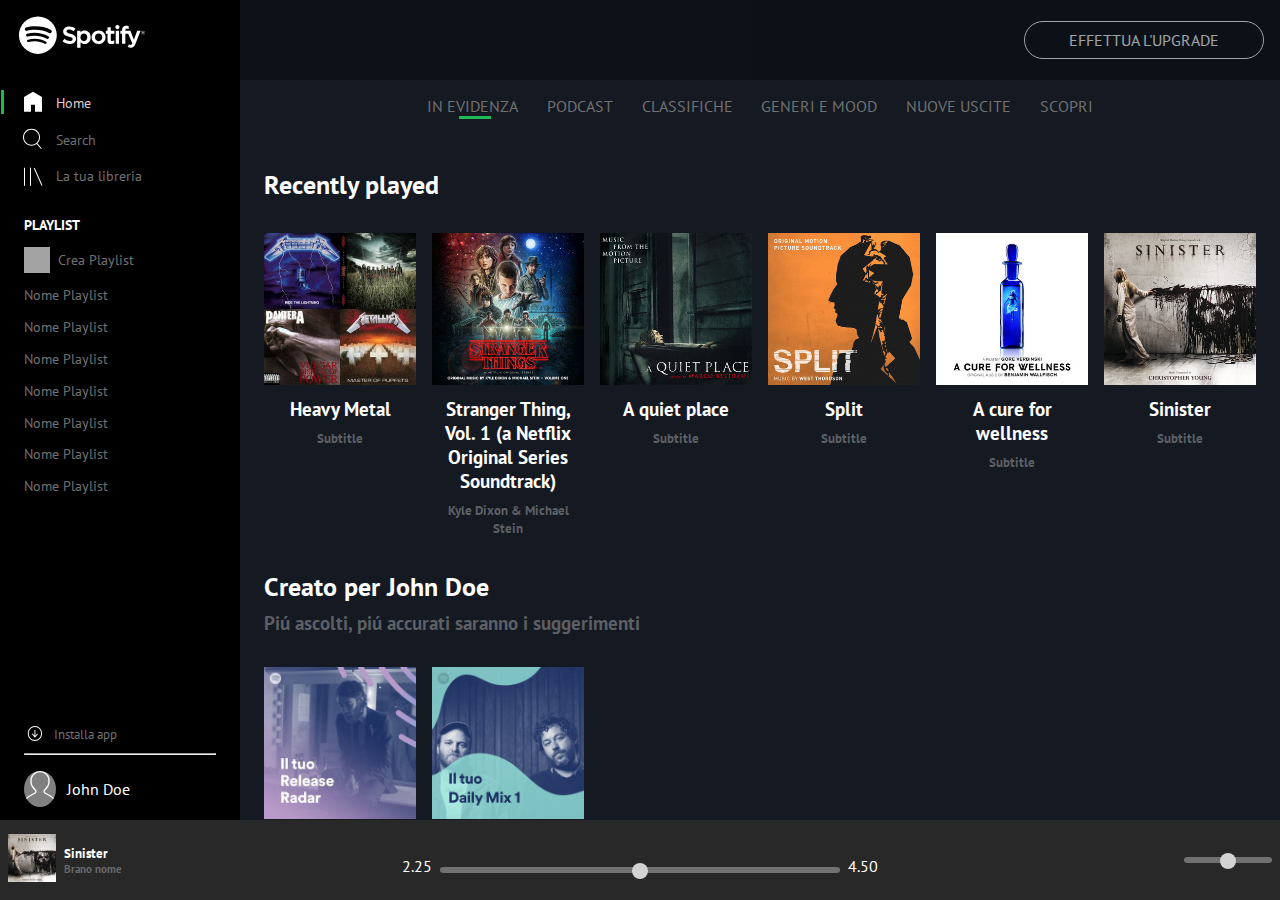
==== commit 8c8f6845: "Esercizio completato" ====
--- a/index.html
+++ b/index.html
@@ -24,6 +24,7 @@
                  <a class="show" href="#"><img src="spotify/img/logo.svg" alt=""></a>
                  <a class="hidden" href="#"><img src="spotify/img/logo-small.svg" alt=""></a>
                 </div>
+                <!-- first col -->
                 <div class="sidebar-col top">
                     <ul class="neg-margin">
                         <li class="sidebar-border hover pl-17 ">
@@ -48,7 +49,7 @@
                         </li>
                     </ul>
                 </div>
-
+                <!-- second col -->
                 <div class="sidebar-col none">
                     <h3>PLAYLIST</h3>
                     <div class="scroll">
@@ -87,7 +88,7 @@
                         </ul>
                     </div>
                 </div>
-            
+                <!-- third col -->
                 <div class="sidebar-col last">
                     <ul>
                         <li>
@@ -144,7 +145,9 @@
                 <div class="title-section">
                     <h3>Recently played</h3>
                 </div>
+                <!-- first row -->
                 <div class="main-row">
+                    <!-- first col -->
                     <div class="col-6">
                         <div class="img-box-overlay">
                             <img src="spotify/img/metal_lifting.jpg" alt="anteprima">
@@ -157,7 +160,7 @@
                         <h3>Heavy Metal</h3>
                         <h5>Subtitle</h5>
                     </div>
-
+                    <!-- second col -->
                     <div class="col-6">
                         <div class="img-box-overlay">
                             <img src="spotify/img/stranger.jpeg" alt="anteprima">
@@ -170,7 +173,7 @@
                         <h3>Stranger Thing, Vol. 1 (a Netflix Original Series Soundtrack)</h3>
                         <h5>Kyle Dixon & Michael Stein</h5>
                     </div>
-
+                    <!-- third col -->
                     <div class="col-6">
                         <div class="img-box-overlay">
                             <img src="spotify/img/aquietplace.jpeg" alt="anteprima">
@@ -183,7 +186,7 @@
                         <h3>A quiet place</h3>
                         <h5>Subtitle</h5>
                     </div>
-
+                    <!-- fourth col -->
                     <div class="col-6">
                         <div class="img-box-overlay">
                             <img src="spotify/img/split.jpeg" alt="anteprima">
@@ -196,7 +199,7 @@
                         <h3>Split</h3>
                         <h5>Subtitle</h5>
                     </div>
-
+                    <!-- fifth  col -->
                     <div class="col-6">
                         <div class="img-box-overlay">
                             <img src="spotify/img/cure.jpeg" alt="anteprima">
@@ -209,7 +212,7 @@
                         <h3>A cure for wellness</h3>
                         <h5>Subtitle</h5>
                     </div>
-
+                    <!-- sixth col -->
                     <div class="col-6">
                         <div class="img-box-overlay">
                             <img src="spotify/img/sinister.jpeg" alt="anteprima">
@@ -224,13 +227,14 @@
                     </div>
                 </div>
 
-                <!-- second row -->
+                <!-- title section -->
                 <div class="title-section">
                     <h3>Creato per John Doe</h3>
                     <h5>Pi&uacute; ascolti, pi&uacute; accurati saranno i suggerimenti</h5>
-                </div>
-               
+                </div>  
+                <!-- second row -->
                 <div class="main-row">
+                    <!-- first col -->
                     <div class="col-6">
                         <div class="img-box-overlay">
                             <img src="spotify/img/radar.jpeg" alt="anteprima">
@@ -242,7 +246,7 @@
                         </div>
                         <h3>Release Radar</h3>
                     </div>
-
+                    <!-- second col -->
                     <div class="col-6">
                         <div class="img-box-overlay">
                             <img src="spotify/img/mixdaily.jpeg" alt="anteprima">
@@ -256,13 +260,14 @@
                     </div>
                 </div>
 
-                <!-- third row -->
+                <!-- title section -->
                 <div class="title-section">
                     <h3>Artisti pi&uacute; popolari</h3>
                     <h5>Pi&uacute; ascolti, pi&uacute; accurati saranno i suggerimenti</h5>
                 </div>
-               
+                <!-- third row -->
                 <div class="main-row">
+                    <!-- first col -->
                     <div class="col-6">
                         <div class="rounded-img">
                             <div class="img-box-overlay ">
@@ -276,7 +281,7 @@
                         </div>
                         <h3>Lana del Rey</h3>
                     </div>
-
+                    <!-- second col -->
                     <div class="col-6">
                         <div class="rounded-img">
                             <div class="img-box-overlay">
@@ -298,6 +303,7 @@
 
     <!-- lower part section -->
     <div id="lower-part">
+        <!-- right col -->
         <div class="lower-col flex justify-cont-fs">
             <div class="img-cont-col">
                 <img src="spotify/img/sinister.jpeg" alt="">
@@ -315,6 +321,7 @@
                 <a href=""><i class="fa-regular fa-folder"></i></a>
             </div>
         </div>
+        <!-- central col -->
         <div class="lower-col-cx">
             <div class="icons-cont-col-cx flex justify-cont-cx">
                 <a href=""><i class="fa-solid fa-shuffle"></i></a>
@@ -324,18 +331,19 @@
                 <a href=""><i class="fa-solid fa-arrow-rotate-right"></i></a>
             </div>
             <div class="time-control flex justify-cont-cx">
-                <span>0.25</span>
+                <span>2.25</span>
                 <input type="range">
                 <span>4.50</span>
             </div>
         </div>
+        <!-- left col -->
         <div class="lower-col flex justify-cont-fe">
             <div class="icons-cont-col-dx flex">
                 <a href=""><i class="fa-solid fa-list"></i></a>
                 <a href=""><i class="fa-solid fa-display"></i></a>
                 <a href=""><i class="fa-solid fa-volume-high"></i></a>
                 <div class="sound-control">
-                    <input type="range">
+                    <input type="range" class="flex ">
                 </div>
             </div>
         </div>
--- a/css/style.css
+++ b/css/style.css
@@ -24,7 +24,6 @@
 }
 
 
-
 /* macroarea */
 #upper-part{
     height: calc(100vh - 5rem);
@@ -38,12 +37,10 @@
 #side-bar{
     width: 15rem;
     height: 100%;
-    background-color: #000000;
-    
+    background-color: #000000; 
 }
 
 #main-content{
-    min-height: 400px;
     height: 100%;
     width: calc(100% - 15rem);
     background-color: #141922;
@@ -60,8 +57,8 @@
     width: 100%;
 }
 
+
 /* side-bar */
-
 .hidden{
     display: none;
 }
@@ -77,9 +74,7 @@
 
 .top{
     margin-bottom: 0.9rem;
-    
-}
-
+}
 
 .active{
     color: #e2cccc;
@@ -149,7 +144,7 @@
 
 .user img{
     width: 2rem;
-  }
+}
 
 .last li:last-child{
     margin-top: 1rem;
@@ -212,7 +207,6 @@
     
 }
 
-
 .fixed-div a:hover{
     font-size: 1.1rem;
     padding: 0.6rem;
@@ -224,7 +218,6 @@
     margin-top: 6rem;
     justify-content: center;
 }
-
 
 .choices li{
     margin: 0 0.9rem 2rem;
@@ -236,11 +229,9 @@
     border-bottom: 3px solid #1DB954;
 }
 
-
 .container{
     margin: 1rem 1rem 0;
 }
-
 
 .title-section{
     margin-bottom: 2rem;
@@ -283,7 +274,6 @@
 
 
 /* lower-part */
-
 .flex{
     display: flex;
     align-items: center;
@@ -296,7 +286,6 @@
 .justify-cont-cx{
     justify-content: center;
 }
-
 
 .lower-col{
     width: 25%;
@@ -306,6 +295,7 @@
 /* col-sx */
 .justify-cont-fe{
     justify-content: flex-end;
+    align-items: center;
 }
 
 .artist{
@@ -333,7 +323,6 @@
     width: 50%;
    padding-top: 1.5rem;
 }
-
 
 .fa-heart{
     margin-right: 0.5rem;
@@ -360,6 +349,10 @@
     font-size: 1.6rem;
 }
 
+.lower-col-cx .fa-circle-play:hover{
+    font-size: 1.8rem;
+}
+
 .time-control input{
     width: 25rem;
     margin: 0 0.5rem 1.5rem;
@@ -367,16 +360,16 @@
 }
 
 .time-control span{
-    margin-bottom: 1.8rem;
-    color: #fff;
-}
+    margin-bottom: 2rem;
+    color: #fff;
+}
+
 
 /* col-dx */
-
 .fa-list,
 .fa-display,
 .fa-volume-high{
-    padding: 0 0.4rem 0.4rem;
+    padding: 0 0.4rem;
     color: #fff;
 }
 
@@ -404,7 +397,7 @@
     left: 0;
     right: 0;
     opacity: 0;
-    transition: .3s ease;
+    transition: 1s ease;
 }
 
 .overlay .border{
@@ -412,14 +405,13 @@
 }
 
 .img-box-overlay:hover .overlay {
-    opacity: 0.7;
+    opacity: 0.8;
     background-color: black;
 }
 
-
 .icon {
-    color: ddd;
-    font-size: 3rem;
+    color: #fff;
+    font-size: 4rem;
     position: absolute;
     top: 50%;
     left: 50%;
@@ -427,21 +419,8 @@
 }
 
 
-.fa-regular .fa-circle.play:hover {
-    opacity: 1;
-    color: #eee;
-}
-
 /* stile input */
 /* firefox */
-@-moz-document url-prefix() {
-    .fa-list,
-    .fa-display,
-    .fa-volume-high{
-        padding: 0 0.4rem 0.4rem;
-    }
-}
-
 input[type=range]::-moz-range-track {
     height: 0.4rem;
     background: #ddd;
@@ -451,8 +430,8 @@
 
 input[type=range]::-moz-range-thumb {
     border: none;
-    height: 16px;
-    width: 16px;
+    height: 1rem;
+    width: 1rem;
     border-radius: 50%;
     background: lightgray;
     cursor: pointer;
@@ -464,56 +443,41 @@
     border-radius: 30%
 }    
 
+
 /* Google Chrome */
 input[type=range]{
     -webkit-appearance: none;
+
 } 
-/*  */
-@media screen and (-webkit-min-device-pixel-ratio:0) { 
-    .fa-list,
-    .fa-display,
-    .fa-volume-high{
-        padding: 0 0.4rem;
-    }
-
-
-    input[type=range]::-webkit-slider-runnable-track {
-        height: 0.5rem;
-        background: #717171;;
-        border: none;
-        border-radius: 3px;
-    }
-
-    input[type=range]::-webkit-slider-thumb {
-        -webkit-appearance: none;
-        border: none;
-        height: 16px;
-        width: 16px;
-        border-radius: 50%;
-        background: lightgrey;
-        margin-top: -4px;
-    }
-
-    input[type=range]:hover::-webkit-slider-runnable-track {
-        background: linear-gradient(to right, green 0%, green 50%, #fff 50%, #fff 100%);
-        border: solid 1px #00b300;
-        border-radius: 8px;
-        height: 7px;
-        width: 356px;
-        outline: none; 
-        transition: background 450ms ease-in;
-}
-
-
-
-
+
+input[type=range]::-webkit-slider-runnable-track {
+    height: 0.4rem;
+    background: #717171;;
+    border: none;
+    border-radius: 3px;
+}
+
+input[type=range]::-webkit-slider-thumb {
+    -webkit-appearance: none;
+    border: none;
+    height: 1rem;
+    width: 1rem;
+    border-radius: 50%;
+    background: lightgrey;
+    margin-top: -4px;
+}
+
+input[type=range]:hover::-webkit-slider-runnable-track {
+    background: linear-gradient(to right, #1DB954 0%, #1DB954 50%, #717171 50%, #717171 100%);
+    border-radius: 8px;
+    outline: none; 
+}
 
 
 /* bonus */
-@media all and (max-height: 250px){
+@media all and (max-height: 350px){
     .fixed-div{
         display: none;
-
     } 
 
     .choices{
@@ -522,7 +486,41 @@
 }
 
 
-
-
-
-
+/* animation */
+.icon :hover{
+    animation: spin-color 2s linear;
+}
+
+@keyframes spin-color{
+    0%{
+        color: #fff;
+        transform: rotate(0deg);    
+    }
+
+    25%{
+        color: red;
+        transform: rotate(90deg);
+        font-size: ;
+    }
+
+    50%{
+        color: green;
+        transform: rotate(180deg);
+        font-size: 50%;
+    }
+
+    75%{
+        color: blue;
+        transform: rotate(270deg);
+        font-size: 75%;
+    }
+
+    100%{
+        color: #fff;
+        transform: rotate(360deg);
+        font-size: 100%;
+    }
+}
+
+
+
--- a/css/mediaquerytablet-md.css
+++ b/css/mediaquerytablet-md.css
@@ -19,6 +19,6 @@
   .fa-list,
   .fa-display,
   .fa-volume-high{
-      padding: 0 0.3rem 0.4rem;
+      padding: 0 0.3rem;
   }
 }
--- a/css/mediaquerysmartphone-s.css
+++ b/css/mediaquerysmartphone-s.css
@@ -27,11 +27,6 @@
         width: 9rem;
     }
 
-    .fa-list,
-    .fa-display,
-    .fa-volume-high{
-    padding: 0 0.3rem 0.4rem;
-    }
 
     .sound-control input {
     width: 5rem;
--- a/css/mediaquerysmalls-xs.css
+++ b/css/mediaquerysmalls-xs.css
@@ -72,18 +72,16 @@
         margin-left: 0;
     }
    
-    .fa-list,
-    .fa-display,
-    .fa-volume-high{
-        padding: 0 0.3rem 0.4rem;
-    }
 
     .img-cont-col img{
         width: 2.2rem;
     }
+}
 
-    /* bonus */
+/* bonus */
+
+@media  all and (max-width:552px){
     .img-cont-col{
         display: none;
     }
-}
+}